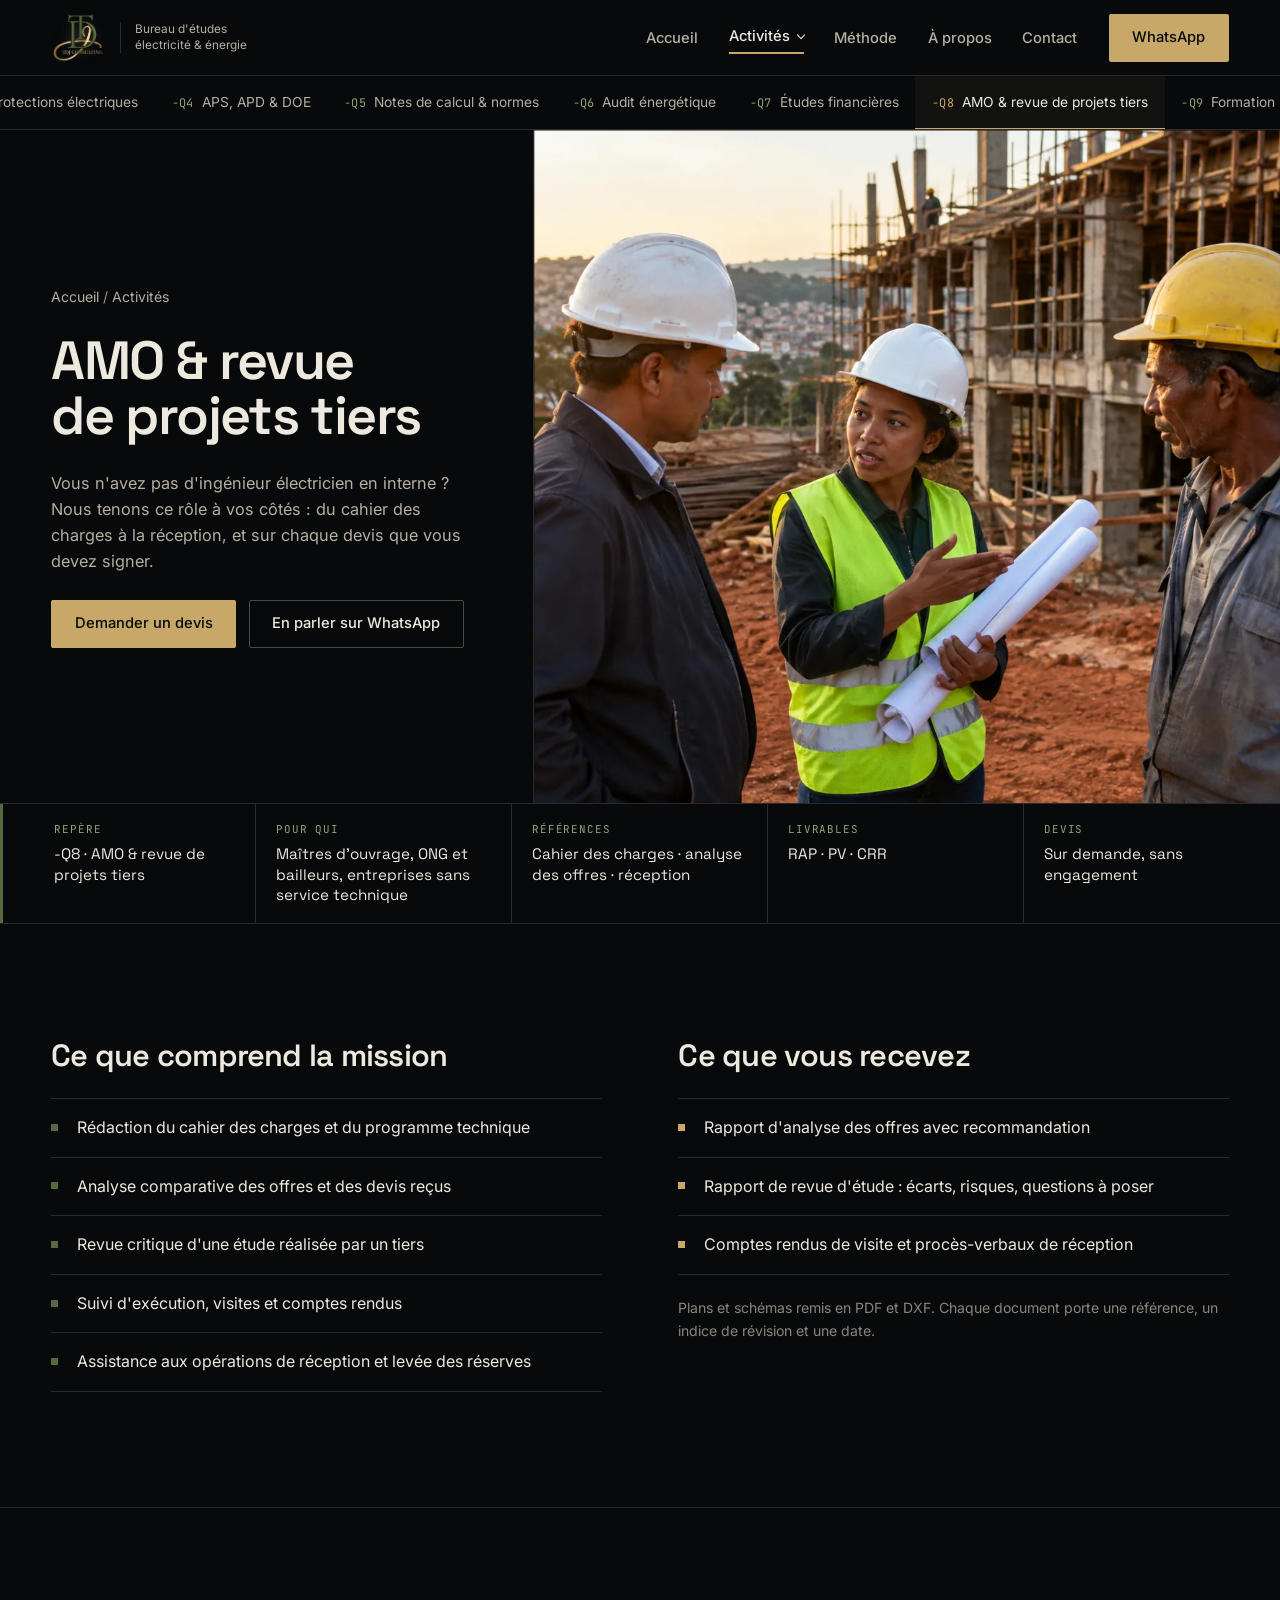
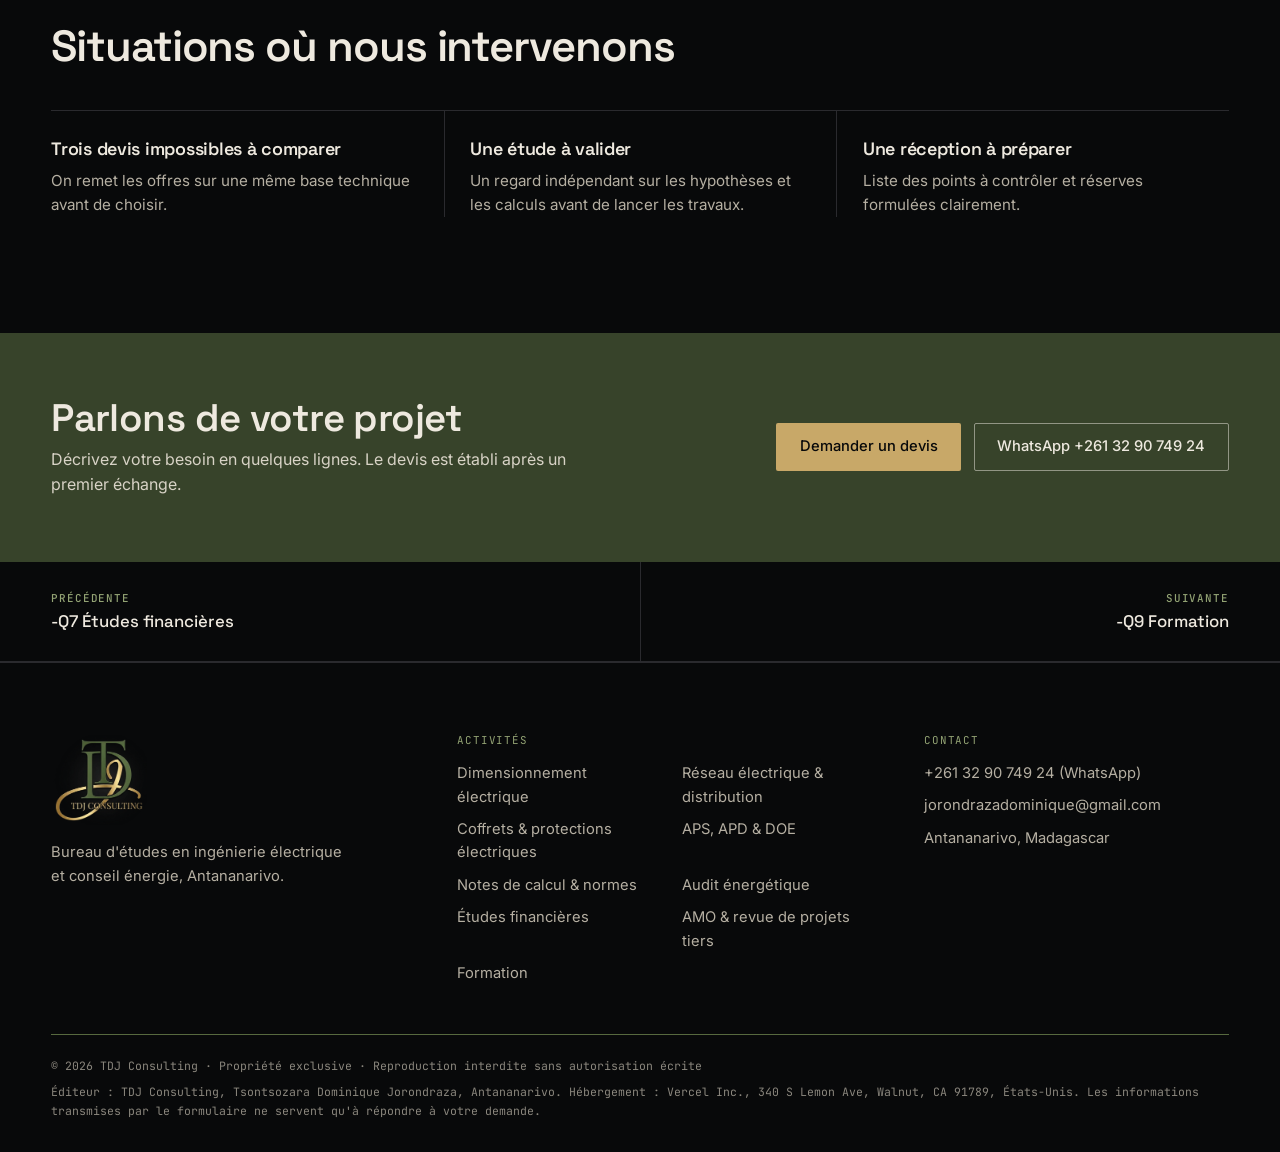
==== activites/amo-revue-projets.html @ 2a9981fe "Refonte du site : photos réalistes, page par activité, nouveau design - Héros avec photo du bureau d" ====
<!DOCTYPE html>
<html lang="fr">
<head>
<meta charset="UTF-8">
<meta name="viewport" content="width=device-width, initial-scale=1.0">
<title>AMO &amp; revue de projets tiers · TDJ Consulting, bureau d&#x27;études Madagascar</title>
<meta name="description" content="Accompagnement du maître d&#x27;ouvrage et contre-analyse d&#x27;études ou de devis avant validation.">
<meta property="og:title" content="AMO &amp; revue de projets tiers · TDJ Consulting, bureau d&#x27;études Madagascar">
<meta property="og:description" content="Accompagnement du maître d&#x27;ouvrage et contre-analyse d&#x27;études ou de devis avant validation.">
<meta property="og:type" content="website">
<meta property="og:site_name" content="TDJ Consulting">
<meta property="og:locale" content="fr_FR">
<meta property="og:url" content="https://tdj-consulting-site.vercel.app/activites/amo-revue-projets">
<meta property="og:image" content="https://tdj-consulting-site.vercel.app/assets/img/amo.webp">
<meta name="twitter:card" content="summary_large_image">
<meta name="twitter:title" content="AMO &amp; revue de projets tiers · TDJ Consulting, bureau d&#x27;études Madagascar">
<meta name="twitter:description" content="Accompagnement du maître d&#x27;ouvrage et contre-analyse d&#x27;études ou de devis avant validation.">
<meta name="twitter:image" content="https://tdj-consulting-site.vercel.app/assets/img/amo.webp">
<meta name="robots" content="index, follow, max-image-preview:large">
<meta name="author" content="Tsontsozara Dominique Jorondraza">
<meta name="geo.region" content="MG">
<meta name="theme-color" content="#08090A">
<link rel="canonical" href="https://tdj-consulting-site.vercel.app/activites/amo-revue-projets">
<script type="application/ld+json">{"@context": "https://schema.org", "@type": "Service", "name": "AMO & revue de projets tiers", "description": "Accompagnement du maître d'ouvrage et contre-analyse d'études ou de devis avant validation.", "provider": {"@type": "ProfessionalService", "name": "TDJ Consulting", "url": "https://tdj-consulting-site.vercel.app/"}, "areaServed": {"@type": "Country", "name": "Madagascar"}, "url": "https://tdj-consulting-site.vercel.app/activites/amo-revue-projets"}</script>
<script type="application/ld+json">{"@context": "https://schema.org", "@type": "BreadcrumbList", "itemListElement": [{"@type": "ListItem", "position": 1, "name": "Accueil", "item": "https://tdj-consulting-site.vercel.app/"}, {"@type": "ListItem", "position": 2, "name": "AMO & revue de projets tiers", "item": "https://tdj-consulting-site.vercel.app/activites/amo-revue-projets"}]}</script>
<link rel="preload" as="image" href="/assets/img/amo.webp">
<link rel="preconnect" href="https://fonts.googleapis.com">
<link rel="preconnect" href="https://fonts.gstatic.com" crossorigin>
<link href="https://fonts.googleapis.com/css2?family=Space+Grotesk:wght@400;500;600;700&family=Inter:wght@400;500;600&family=JetBrains+Mono:wght@400;500&display=swap" rel="stylesheet">
<link rel="stylesheet" href="/styles.css">
<link rel="icon" type="image/png" href="/assets/favicon.png">
</head>
<body>
<a class="skip" href="#contenu">Aller au contenu</a>
<header class="site-header">
  <a href="/" class="brand" aria-label="TDJ Consulting, accueil">
    <img src="/assets/img/logo-240.webp" alt="TDJ Consulting" width="54" height="51" class="brand-logo">
    <span class="brand-line">Bureau d'études<br>électricité &amp; énergie</span>
  </a>
  <button class="nav-toggle" aria-expanded="false" aria-controls="main-nav">Menu</button>
  <nav class="main-nav" id="main-nav" aria-label="Navigation principale">
    <ul class="nav-list">
      <li><a href="/">Accueil</a></li>
      <li class="has-menu">
        <button class="menu-btn" aria-expanded="false" aria-controls="menu-activites" aria-current="true">Activités</button>
        <ul class="mega" id="menu-activites" hidden>
          <li><a href="/activites/dimensionnement-electrique"><span class="ref">-Q1</span>Dimensionnement électrique</a></li>
          <li><a href="/activites/reseau-distribution"><span class="ref">-Q2</span>Réseau électrique &amp; distribution</a></li>
          <li><a href="/activites/coffrets-protections"><span class="ref">-Q3</span>Coffrets &amp; protections électriques</a></li>
          <li><a href="/activites/aps-apd-doe"><span class="ref">-Q4</span>APS, APD &amp; DOE</a></li>
          <li><a href="/activites/notes-de-calcul-normes"><span class="ref">-Q5</span>Notes de calcul &amp; normes</a></li>
          <li><a href="/activites/audit-energetique"><span class="ref">-Q6</span>Audit énergétique</a></li>
          <li><a href="/activites/etudes-financieres"><span class="ref">-Q7</span>Études financières</a></li>
          <li><a href="/activites/amo-revue-projets" aria-current="page"><span class="ref">-Q8</span>AMO &amp; revue de projets tiers</a></li>
          <li><a href="/activites/formation"><span class="ref">-Q9</span>Formation</a></li>
        </ul>
      </li>
      <li><a href="/#methode">Méthode</a></li>
      <li><a href="/#apropos">À propos</a></li>
      <li><a href="/#contact">Contact</a></li>
    </ul>
    <a class="btn btn-gold nav-cta" href="https://wa.me/261329074924" target="_blank" rel="noopener">WhatsApp</a>
  </nav>
</header>

<nav class="tab-strip" aria-label="Toutes les activités">
  <ul>
      <li><a href="/activites/dimensionnement-electrique"><span class="ref">-Q1</span>Dimensionnement électrique</a></li>
      <li><a href="/activites/reseau-distribution"><span class="ref">-Q2</span>Réseau électrique &amp; distribution</a></li>
      <li><a href="/activites/coffrets-protections"><span class="ref">-Q3</span>Coffrets &amp; protections électriques</a></li>
      <li><a href="/activites/aps-apd-doe"><span class="ref">-Q4</span>APS, APD &amp; DOE</a></li>
      <li><a href="/activites/notes-de-calcul-normes"><span class="ref">-Q5</span>Notes de calcul &amp; normes</a></li>
      <li><a href="/activites/audit-energetique"><span class="ref">-Q6</span>Audit énergétique</a></li>
      <li><a href="/activites/etudes-financieres"><span class="ref">-Q7</span>Études financières</a></li>
      <li><a href="/activites/amo-revue-projets" aria-current="page"><span class="ref">-Q8</span>AMO &amp; revue de projets tiers</a></li>
      <li><a href="/activites/formation"><span class="ref">-Q9</span>Formation</a></li>
  </ul>
</nav>
<main id="contenu">

  <section class="hero hero-act" aria-labelledby="act-h1">
    <div class="hero-copy">
      <p class="crumbs"><a href="/">Accueil</a> <span aria-hidden="true">/</span> <a href="/#activites">Activités</a></p>
      <h1 id="act-h1">AMO &amp; revue de projets tiers</h1>
      <p class="lede">Vous n&#x27;avez pas d&#x27;ingénieur électricien en interne ? Nous tenons ce rôle à vos côtés : du cahier des charges à la réception, et sur chaque devis que vous devez signer.</p>
      <div class="actions">
        <a class="btn btn-gold" href="/?sujet=amo-revue-projets#contact">Demander un devis</a>
        <a class="btn btn-line" href="https://wa.me/261329074924?text=Bonjour, je souhaite échanger sur une mission : AMO &amp; revue de projets tiers" target="_blank" rel="noopener">En parler sur WhatsApp</a>
      </div>
    </div>
    <figure class="hero-media">
      <img src="/assets/img/amo.webp" alt="Ingénieur en casque présentant un plan à un client et à un chef de chantier devant un bâtiment en construction" width="1400" height="933" fetchpriority="high">
    </figure>
  </section>

  <div class="cartouche" role="group" aria-label="Fiche signalétique">
    <div class="cell"><span class="cell-k">Repère</span><span class="cell-v">-Q8 · AMO &amp; revue de projets tiers</span></div>
    <div class="cell"><span class="cell-k">Pour qui</span><span class="cell-v">Maîtres d&#x27;ouvrage, ONG et bailleurs, entreprises sans service technique</span></div>
    <div class="cell"><span class="cell-k">Références</span><span class="cell-v">Cahier des charges · analyse des offres · réception</span></div>
    <div class="cell"><span class="cell-k">Livrables</span><span class="cell-v">RAP · PV · CRR</span></div>
    <div class="cell"><span class="cell-k">Devis</span><span class="cell-v">Sur demande, sans engagement</span></div>
  </div>

  <section class="section detail" aria-label="Contenu de la mission">
    <div class="detail-col">
      <h2>Ce que comprend la mission</h2>
      <ul class="sq-list">
        <li>Rédaction du cahier des charges et du programme technique</li>
        <li>Analyse comparative des offres et des devis reçus</li>
        <li>Revue critique d&#x27;une étude réalisée par un tiers</li>
        <li>Suivi d&#x27;exécution, visites et comptes rendus</li>
        <li>Assistance aux opérations de réception et levée des réserves</li>
      </ul>
    </div>
    <div class="detail-col deliv">
      <h2>Ce que vous recevez</h2>
      <ul class="sq-list">
        <li>Rapport d&#x27;analyse des offres avec recommandation</li>
        <li>Rapport de revue d&#x27;étude : écarts, risques, questions à poser</li>
        <li>Comptes rendus de visite et procès-verbaux de réception</li>
      </ul>
      <p class="note">Plans et schémas remis en PDF et DXF. Chaque document porte une référence, un indice de révision et une date.</p>
    </div>
  </section>

  <section class="section cases" aria-labelledby="cases-title">
    <h2 id="cases-title">Situations où nous intervenons</h2>
    <ul class="case-list">
      <li><h3>Trois devis impossibles à comparer</h3><p>On remet les offres sur une même base technique avant de choisir.</p></li>
      <li><h3>Une étude à valider</h3><p>Un regard indépendant sur les hypothèses et les calculs avant de lancer les travaux.</p></li>
      <li><h3>Une réception à préparer</h3><p>Liste des points à contrôler et réserves formulées clairement.</p></li>
    </ul>
  </section>

  <section class="cta-band" aria-labelledby="cta-title">
    <div>
      <h2 id="cta-title">Parlons de votre projet</h2>
      <p>Décrivez votre besoin en quelques lignes. Le devis est établi après un premier échange.</p>
    </div>
    <div class="actions">
      <a class="btn btn-gold" href="/?sujet=amo-revue-projets#contact">Demander un devis</a>
      <a class="btn btn-ivory-line" href="https://wa.me/261329074924" target="_blank" rel="noopener">WhatsApp +261 32 90 749 24</a>
    </div>
  </section>

  <nav class="pager" aria-label="Activité précédente et suivante">
    <a class="pager-prev" href="/activites/etudes-financieres"><span class="cell-k">Précédente</span><span>-Q7 Études financières</span></a>
    <a class="pager-next" href="/activites/formation"><span class="cell-k">Suivante</span><span>-Q9 Formation</span></a>
  </nav>

</main>
<footer class="site-footer">
  <div class="footer-grid">
    <div class="footer-brand">
      <img src="/assets/img/logo-240.webp" alt="TDJ Consulting" width="96" height="90" loading="lazy">
      <p>Bureau d'études en ingénierie électrique et conseil énergie, Antananarivo.</p>
    </div>
    <nav aria-label="Activités">
      <h2 class="footer-h">Activités</h2>
      <ul>
      <li><a href="/activites/dimensionnement-electrique">Dimensionnement électrique</a></li>
      <li><a href="/activites/reseau-distribution">Réseau électrique &amp; distribution</a></li>
      <li><a href="/activites/coffrets-protections">Coffrets &amp; protections électriques</a></li>
      <li><a href="/activites/aps-apd-doe">APS, APD &amp; DOE</a></li>
      <li><a href="/activites/notes-de-calcul-normes">Notes de calcul &amp; normes</a></li>
      <li><a href="/activites/audit-energetique">Audit énergétique</a></li>
      <li><a href="/activites/etudes-financieres">Études financières</a></li>
      <li><a href="/activites/amo-revue-projets">AMO &amp; revue de projets tiers</a></li>
      <li><a href="/activites/formation">Formation</a></li>
      </ul>
    </nav>
    <div>
      <h2 class="footer-h">Contact</h2>
      <ul>
        <li><a href="https://wa.me/261329074924" target="_blank" rel="noopener">+261 32 90 749 24 (WhatsApp)</a></li>
        <li><a href="mailto:jorondrazadominique@gmail.com">jorondrazadominique@gmail.com</a></li>
        <li>Antananarivo, Madagascar</li>
      </ul>
    </div>
  </div>
  <div class="footer-legal">
    <p>© <span class="year">2026</span> TDJ Consulting · Propriété exclusive · Reproduction interdite sans autorisation écrite</p>
    <p>Éditeur : TDJ Consulting, Tsontsozara Dominique Jorondraza, Antananarivo. Hébergement : Vercel Inc., 340 S Lemon Ave, Walnut, CA 91789, États-Unis. Les informations transmises par le formulaire ne servent qu'à répondre à votre demande.</p>
  </div>
</footer>
<script src="/script.js" defer></script>
</body>
</html>
---- styles.css ----
/* =========================================================
   TDJ Consulting — feuille de style
   Charte : le noir domine, le vert structure, l'or signe.
   Pas de dégradé, pas d'ombre portée.
   ========================================================= */
:root{
  --noir: #08090A;
  --noir-2: #121310;
  --noir-3: #1A1C17;
  --filet: #2A2A2E;
  --vert-profond: #37432A;
  --vert: #57693F;
  --vert-txt: #93A374;      /* vert armée éclairci pour le texte sur noir (contraste AA) */
  --or: #C8A868;
  --or-clair: #DCC48C;
  --ivoire: #EEE9DF;
  --ivoire-2: #B5AFA2;
  --gris: #8A867D;

  --f-titre: 'Space Grotesk', Arial, sans-serif;
  --f-texte: 'Inter', Calibri, sans-serif;
  --f-data: 'JetBrains Mono', Consolas, monospace;

  --gutter: clamp(1.25rem, 4vw, 3.5rem);
  --maxw: 1360px;
  --header-h: 76px;
}

*,*::before,*::after{ box-sizing: border-box; }
html{ scroll-behavior: smooth; scroll-padding-top: calc(var(--header-h) + 12px); }
body{
  margin: 0;
  background: var(--noir);
  color: var(--ivoire);
  font: 400 1rem/1.6 var(--f-texte);
  -webkit-font-smoothing: antialiased;
  text-rendering: optimizeLegibility;
}
img{ display: block; max-width: 100%; height: auto; }
a{ color: inherit; }
h1,h2,h3{ font-family: var(--f-titre); font-weight: 600; margin: 0; letter-spacing: -0.015em; line-height: 1.1; }
p{ margin: 0; }
ul,ol,dl,dd{ margin: 0; padding: 0; }
figure{ margin: 0; }
:focus-visible{ outline: 2px solid var(--or); outline-offset: 3px; }

.skip{
  position: absolute; left: 1rem; top: -100px; z-index: 100;
  background: var(--or); color: var(--noir); padding: .6rem 1rem; text-decoration: none;
}
.skip:focus{ top: 1rem; }

.ref{
  font-family: var(--f-data);
  font-size: .74rem;
  color: var(--vert-txt);
  letter-spacing: .02em;
}

/* ---------------------------------------------- boutons */
.btn{
  display: inline-flex; align-items: center; justify-content: center;
  min-height: 48px; padding: .7rem 1.4rem;
  border: 1px solid transparent; border-radius: 2px;
  font: 500 .92rem/1.2 var(--f-texte);
  text-decoration: none; cursor: pointer; text-align: center;
  transition: background-color .2s, border-color .2s, color .2s;
}
.btn-gold{ background: var(--or); color: var(--noir); }
.btn-gold:hover{ background: var(--or-clair); }
.btn-line{ border-color: #4a4a48; color: var(--ivoire); background: transparent; }
.btn-line:hover{ border-color: var(--or); color: var(--or); }
.btn-ivory-line{ border-color: rgba(238,233,223,.5); color: var(--ivoire); }
.btn-ivory-line:hover{ border-color: var(--ivoire); background: var(--ivoire); color: var(--vert-profond); }
.actions{ display: flex; flex-wrap: wrap; gap: .8rem; }

.link-arrow{
  display: inline-block; color: var(--or); text-decoration: none;
  border-bottom: 1px solid currentColor; padding-bottom: 2px; font-weight: 500;
}
.link-arrow:hover{ color: var(--or-clair); }

/* ---------------------------------------------- en-tête */
.site-header{
  position: sticky; top: 0; z-index: 50;
  height: var(--header-h);
  display: flex; align-items: center; justify-content: space-between; gap: 1.5rem;
  padding: 0 var(--gutter);
  background: var(--noir);
  border-bottom: 1px solid var(--filet);
}
.brand{ display: flex; align-items: center; gap: .9rem; text-decoration: none; }
.brand-logo{ width: 54px; height: auto; }
.brand-line{
  font-size: .74rem; line-height: 1.3; color: var(--ivoire-2);
  padding-left: .9rem; border-left: 1px solid var(--filet);
}
.main-nav{ display: flex; align-items: center; gap: 2rem; }
.nav-list{ list-style: none; display: flex; align-items: center; gap: 1.9rem; }
.nav-list > li > a, .menu-btn{
  font: 500 .92rem/1 var(--f-texte); color: var(--ivoire-2); text-decoration: none;
  background: none; border: 0; padding: .5rem 0; cursor: pointer;
  border-bottom: 2px solid transparent;
}
.nav-list > li > a:hover, .menu-btn:hover{ color: var(--ivoire); }
.nav-list > li > a[aria-current="page"], .menu-btn[aria-current="true"]{ color: var(--ivoire); border-bottom-color: var(--or); }
.menu-btn::after{ content: ""; display: inline-block; width: 6px; height: 6px; margin-left: .5rem; border-right: 1.5px solid currentColor; border-bottom: 1.5px solid currentColor; transform: translateY(-3px) rotate(45deg); transition: transform .2s; }
.menu-btn[aria-expanded="true"]::after{ transform: translateY(0) rotate(-135deg); }
.has-menu{ position: relative; }
.mega{
  position: absolute; top: calc(100% + 22px); left: 50%; transform: translateX(-50%);
  width: min(760px, 92vw);
  list-style: none;
  display: grid; grid-template-columns: repeat(3, 1fr);
  background: var(--noir-2); border: 1px solid var(--filet);
  gap: 1px;
}
.mega[hidden]{ display: none; }
.mega::before{ content: ""; position: absolute; left: 0; right: 0; top: 0; height: 2px; background: var(--or); }
.mega a{
  display: flex; flex-direction: column; gap: .25rem;
  padding: 1rem 1.1rem; text-decoration: none; font-size: .9rem; color: var(--ivoire);
  background: var(--noir-2);
}
.mega a:hover, .mega a[aria-current="page"]{ background: var(--noir-3); color: var(--or); }
.nav-toggle{ display: none; }

/* ---------------------------------------------- héros */
.hero{
  display: grid;
  grid-template-columns: minmax(0, 5fr) minmax(0, 7fr);
  min-height: min(calc(100svh - var(--header-h) - 92px), 780px);
  border-bottom: 1px solid var(--filet);
}
.hero-copy{
  display: flex; flex-direction: column; justify-content: center; gap: 1.6rem;
  padding: clamp(2.5rem, 6vw, 5rem) var(--gutter);
  max-width: 680px; margin-left: auto;
}
.kicker, .crumbs{ font-size: .88rem; color: var(--vert-txt); }
.crumbs a{ color: var(--ivoire-2); text-decoration: none; }
.crumbs a:hover{ color: var(--or); }
.hero h1{
  font-size: clamp(2.3rem, 3.9vw, 3.6rem);
  line-height: 1.02; letter-spacing: -0.03em; font-weight: 600;
  text-wrap: balance;
}
.hero-act h1{ font-size: clamp(2.3rem, 4.2vw, 3.8rem); }
.lede{ font-size: clamp(1.02rem, 1.25vw, 1.15rem); color: var(--ivoire-2); max-width: 52ch; }
.hero-media{ position: relative; overflow: hidden; background: var(--noir-2); border-left: 1px solid var(--filet); }
.hero-media img, .hero-media picture{ width: 100%; height: 100%; }
.hero-media img{ object-fit: cover; object-position: 42% 50%; }

/* le moment d'ouverture : la photo se déroule comme un plan qu'on étale */
@media (prefers-reduced-motion: no-preference){
  .hero-media img{ animation: unroll 1.1s cubic-bezier(.7,0,.2,1) .15s both; }
  .hero-copy > *{ animation: rise .7s ease-out both; }
  .hero-copy > :nth-child(2){ animation-delay: .08s; }
  .hero-copy > :nth-child(3){ animation-delay: .16s; }
  .hero-copy > :nth-child(4){ animation-delay: .24s; }
}
@keyframes unroll{ from{ clip-path: inset(0 100% 0 0); } to{ clip-path: inset(0 0 0 0); } }
@keyframes rise{ from{ opacity: 0; transform: translateY(10px); } to{ opacity: 1; transform: none; } }

/* ---------------------------------------------- cartouche (ISO 7200) */
.cartouche{
  display: grid; grid-template-columns: repeat(5, minmax(0, 1fr));
  border-bottom: 1px solid var(--filet);
  background: var(--noir);
}
.cell{
  display: flex; flex-direction: column; gap: .35rem;
  padding: 1.05rem 1.25rem;
  border-right: 1px solid var(--filet);
  min-width: 0;
}
.cell:first-child{ padding-left: var(--gutter); border-left: 3px solid var(--vert); }
.cell:last-child{ border-right: 0; }
.cell-k{
  font-family: var(--f-data); font-size: .68rem; letter-spacing: .08em; text-transform: uppercase;
  color: var(--vert-txt);
}
.cell-v{ font-family: var(--f-titre); font-size: .95rem; line-height: 1.35; color: var(--ivoire); }

/* ---------------------------------------------- sections */
.section{
  max-width: var(--maxw); margin: 0 auto;
  padding: clamp(4rem, 9vw, 7.5rem) var(--gutter);
}
.section + .section{ border-top: 1px solid var(--filet); }
.section-head{ display: grid; grid-template-columns: minmax(0, 1fr) minmax(0, 1fr); gap: 2rem 4rem; align-items: end; margin-bottom: clamp(2.5rem, 5vw, 4rem); }
.section-head h2, .section h2{ font-size: clamp(1.9rem, 3.4vw, 2.9rem); letter-spacing: -0.025em; text-wrap: balance; }
.section-head p{ color: var(--ivoire-2); max-width: 58ch; }

/* ---------------------------------------------- jeu de barres (activités) */
.bus-wrap{ display: grid; grid-template-columns: minmax(280px, 400px) minmax(0, 1fr); gap: clamp(2rem, 5vw, 4.5rem); align-items: start; }
.bus-list{ list-style: none; position: relative; padding: .4rem 0; }
.bus-list::before{ /* la barre */
  content: ""; position: absolute; left: 9px; top: 0; bottom: 0; width: 4px; background: var(--or);
}
.bus-list button{
  position: relative; width: 100%;
  display: grid; grid-template-columns: 42px minmax(0, 1fr); align-items: baseline; gap: .6rem;
  padding: .85rem 1rem .85rem 46px;
  background: none; border: 0; text-align: left; cursor: pointer;
  color: var(--ivoire-2); font: 500 1.02rem/1.3 var(--f-titre);
  transition: color .2s, background-color .2s;
}
.bus-list button::before{ /* le départ */
  content: ""; position: absolute; left: 13px; top: 50%; width: 22px; height: 1px; background: var(--vert);
  transition: width .25s, background-color .2s, height .2s;
}
.bus-list button::after{ /* l'organe de coupure */
  content: ""; position: absolute; left: 35px; top: calc(50% - 4px); width: 8px; height: 8px;
  border: 1px solid var(--vert); background: var(--noir); transform: rotate(45deg);
}
.bus-list button:hover{ color: var(--ivoire); }
.bus-list button[aria-selected="true"]{ color: var(--ivoire); background: var(--noir-2); }
.bus-list button[aria-selected="true"]::before{ background: var(--or); height: 2px; }
.bus-list button[aria-selected="true"]::after{ border-color: var(--or); background: var(--or); }
.bus-list button[aria-selected="true"] .ref{ color: var(--or); }
.bus-list .ref{ font-size: .78rem; }

.bus-panel{ display: grid; gap: 1.8rem; }
.bus-panel[hidden]{ display: none; }
.bus-figure{ display: block; aspect-ratio: 16 / 9; overflow: hidden; border: 1px solid var(--filet); }
.bus-figure img{ width: 100%; height: 100%; object-fit: cover; transition: transform .6s ease; }
.bus-figure:hover img{ transform: scale(1.02); }
@media (prefers-reduced-motion: no-preference){
  .bus-panel:not([hidden]){ animation: fade .35s ease-out; }
}
@keyframes fade{ from{ opacity: 0; } to{ opacity: 1; } }
.bus-text{ display: grid; gap: .8rem; max-width: 60ch; }
.bus-ref{ font-family: var(--f-data); font-size: .78rem; color: var(--vert-txt); }
.bus-text h3{ font-size: clamp(1.5rem, 2.4vw, 2rem); }
.bus-text p:not(.bus-ref){ color: var(--ivoire-2); }

.m-cards{ display: none; list-style: none; }

/* ---------------------------------------------- secteurs */
.secteurs{ display: grid; grid-template-columns: minmax(0, 1fr) minmax(0, 1fr); gap: clamp(2rem, 5vw, 5rem); align-items: center; }
.secteurs-media{ border: 1px solid var(--filet); aspect-ratio: 4 / 5; overflow: hidden; }
.secteurs-media img{ width: 100%; height: 100%; object-fit: cover; object-position: 30% 50%; }
.seg-list{ list-style: none; margin-top: 2.2rem; border-top: 1px solid var(--filet); }
.seg-list li{ display: grid; grid-template-columns: minmax(0, 13rem) minmax(0, 1fr); gap: 1.5rem; padding: 1.4rem 0; border-bottom: 1px solid var(--filet); }
.seg-list h3{ font-size: 1.08rem; color: var(--or); font-weight: 500; }
.seg-list p{ color: var(--ivoire-2); font-size: .95rem; }

/* ---------------------------------------------- méthode */
.steps{ list-style: none; display: grid; grid-template-columns: repeat(4, minmax(0, 1fr)); border-top: 1px solid var(--filet); }
.steps li{ padding: 2rem 1.6rem 0 0; position: relative; }
.steps li + li{ padding-left: 1.6rem; border-left: 1px solid var(--filet); }
.step-n{ display: block; font: 500 3.2rem/1 var(--f-titre); color: var(--or); margin-bottom: 1.4rem; }
.steps h3{ font-size: 1.15rem; margin-bottom: .6rem; }
.steps p{ color: var(--ivoire-2); font-size: .94rem; }

/* ---------------------------------------------- à propos */
.apropos{ display: grid; grid-template-columns: minmax(0, 5fr) minmax(0, 7fr); gap: clamp(2rem, 6vw, 6rem); align-items: center; }
.apropos-mark{ background: var(--noir); border: 1px solid var(--filet); padding: clamp(2rem, 5vw, 4rem); }
.apropos-mark img{ width: 100%; max-width: 380px; margin: 0 auto; }
.apropos-copy{ display: grid; gap: 1.3rem; }
.apropos-copy > p:not(.lede){ color: var(--ivoire-2); max-width: 60ch; }
.facts{ display: grid; grid-template-columns: repeat(2, minmax(0, 1fr)); border-top: 1px solid var(--filet); margin-top: .8rem; }
.facts div{ padding: 1.1rem 1.2rem 1.1rem 0; border-bottom: 1px solid var(--filet); }
.facts div:nth-child(even){ padding-left: 1.2rem; border-left: 1px solid var(--filet); }
.facts dt{ font-family: var(--f-data); font-size: .68rem; letter-spacing: .08em; text-transform: uppercase; color: var(--vert-txt); margin-bottom: .3rem; }
.facts dd{ font-size: .95rem; }

/* ---------------------------------------------- FAQ */
.faq-list{ max-width: 900px; border-top: 1px solid var(--filet); }
.faq-list details{ border-bottom: 1px solid var(--filet); }
.faq-list summary{
  cursor: pointer; list-style: none; padding: 1.3rem 0;
  display: flex; justify-content: space-between; gap: 1.5rem;
  font: 500 1.1rem/1.35 var(--f-titre);
}
.faq-list summary::-webkit-details-marker{ display: none; }
.faq-list summary::after{ content: "+"; color: var(--or); font: 400 1.4rem/1 var(--f-data); }
.faq-list details[open] summary::after{ content: "–"; }
.faq-list details p{ padding: 0 0 1.4rem; color: var(--ivoire-2); max-width: 68ch; }

/* ---------------------------------------------- contact */
.contact-layout{ display: grid; grid-template-columns: minmax(0, 1.6fr) minmax(0, 1fr); gap: clamp(2rem, 5vw, 5rem); }
.contact-form{ display: grid; grid-template-columns: repeat(2, minmax(0, 1fr)); gap: 1.2rem 1.4rem; }
.form-row{ display: flex; flex-direction: column; gap: .45rem; }
.form-row.full, .form-foot.full{ grid-column: 1 / -1; }
.form-row label{ font-size: .86rem; color: var(--ivoire-2); font-weight: 500; }
.opt{ color: var(--gris); font-weight: 400; }
.form-row input, .form-row select, .form-row textarea{
  background: var(--noir-2); border: 1px solid var(--filet); border-radius: 2px;
  padding: .8rem .9rem; color: var(--ivoire); font: inherit; font-size: .96rem;
  transition: border-color .2s;
}
.form-row select{ appearance: none; background-image: none; }
.form-row input:focus, .form-row select:focus, .form-row textarea:focus{ outline: none; border-color: var(--or); }
.form-row input[aria-invalid="true"], .form-row textarea[aria-invalid="true"]{ border-color: #c9765b; }
.form-row textarea{ resize: vertical; min-height: 140px; }
.form-foot{ display: flex; flex-wrap: wrap; align-items: center; gap: 1rem 1.5rem; }
.form-note{ font-size: .86rem; color: var(--ivoire-2); max-width: 46ch; }
.contact-side{ display: flex; flex-direction: column; gap: 1.8rem; padding: 2rem; background: var(--noir-2); border: 1px solid var(--filet); align-self: start; }
.contact-block{ display: flex; flex-direction: column; gap: .4rem; }
.contact-block a, .contact-block > span:last-child{
  font: 500 1.15rem/1.35 var(--f-titre); text-decoration: none; overflow-wrap: anywhere;
}
.contact-block a:hover{ color: var(--or); }

/* ---------------------------------------------- pages activité */
.tab-strip{
  position: sticky; top: var(--header-h); z-index: 40;
  background: var(--noir); border-bottom: 1px solid var(--filet);
  overflow-x: auto; scrollbar-width: thin;
}
.tab-strip ul{ list-style: none; display: flex; padding: 0 var(--gutter); width: max-content; min-width: 100%; }
.tab-strip a{
  display: flex; align-items: baseline; gap: .5rem; white-space: nowrap;
  padding: .95rem 1.05rem; font-size: .86rem; color: var(--ivoire-2); text-decoration: none;
  border-bottom: 2px solid transparent; margin-bottom: -1px;
}
.tab-strip a:hover{ color: var(--ivoire); }
.tab-strip a[aria-current="page"]{ color: var(--ivoire); border-bottom-color: var(--or); background: var(--noir-2); }
.tab-strip a[aria-current="page"] .ref{ color: var(--or); }
.hero-act{ min-height: min(calc(100svh - var(--header-h) - 150px), 700px); }
.hero-act .hero-media img{ object-position: 50% 50%; }

.detail{ display: grid; grid-template-columns: minmax(0, 1fr) minmax(0, 1fr); gap: clamp(2rem, 6vw, 6rem); }
.detail h2{ font-size: clamp(1.5rem, 2.4vw, 2rem); margin-bottom: 1.6rem; }
.sq-list{ list-style: none; border-top: 1px solid var(--filet); }
.sq-list li{ position: relative; padding: 1rem 0 1rem 1.6rem; border-bottom: 1px solid var(--filet); }
.sq-list li::before{ content: ""; position: absolute; left: 0; top: 1.55rem; width: 7px; height: 7px; background: var(--vert); }
.deliv .sq-list li::before{ background: var(--or); }
.note{ margin-top: 1.4rem; font-size: .88rem; color: var(--gris); }

.wide-figure{ border-top: 1px solid var(--filet); border-bottom: 1px solid var(--filet); aspect-ratio: 21 / 8; overflow: hidden; }
.wide-figure img{ width: 100%; height: 100%; object-fit: cover; }

.case-list{ list-style: none; display: grid; grid-template-columns: repeat(3, minmax(0, 1fr)); margin-top: 2.4rem; border-top: 1px solid var(--filet); }
.case-list li{ padding: 1.8rem 1.6rem 0 0; }
.case-list li + li{ padding-left: 1.6rem; border-left: 1px solid var(--filet); }
.case-list h3{ font-size: 1.12rem; margin-bottom: .6rem; }
.case-list p{ color: var(--ivoire-2); font-size: .95rem; }

.cta-band{
  display: flex; flex-wrap: wrap; justify-content: space-between; align-items: center; gap: 2rem;
  background: var(--vert-profond); color: var(--ivoire);
  padding: clamp(2.5rem, 5vw, 4rem) var(--gutter);
}
.cta-band h2{ font-size: clamp(1.7rem, 3vw, 2.4rem); margin-bottom: .5rem; }
.cta-band p{ color: #d8d3c6; max-width: 52ch; }

.pager{ display: grid; grid-template-columns: 1fr 1fr; border-bottom: 1px solid var(--filet); }
.pager a{ display: flex; flex-direction: column; gap: .35rem; padding: 1.8rem var(--gutter); text-decoration: none; font: 500 1.05rem/1.3 var(--f-titre); }
.pager a:hover{ background: var(--noir-2); color: var(--or); }
.pager-next{ text-align: right; align-items: flex-end; border-left: 1px solid var(--filet); }

/* ---------------------------------------------- pied de page */
.site-footer{ border-top: 1px solid var(--filet); padding: clamp(3rem, 6vw, 4.5rem) var(--gutter) 2rem; }
.footer-grid{ max-width: var(--maxw); margin: 0 auto; display: grid; grid-template-columns: 1.2fr 1.4fr 1fr; gap: 2.5rem; }
.footer-brand{ display: grid; gap: 1rem; align-content: start; }
.footer-brand img{ width: 96px; }
.footer-brand p{ color: var(--ivoire-2); font-size: .92rem; max-width: 34ch; }
.footer-h{ font: 400 .68rem/1 var(--f-data); letter-spacing: .08em; text-transform: uppercase; color: var(--vert-txt); margin-bottom: 1rem; }
.site-footer ul{ list-style: none; display: grid; gap: .55rem; font-size: .92rem; color: var(--ivoire-2); }
.site-footer nav ul{ grid-template-columns: 1fr 1fr; column-gap: 1.5rem; }
.site-footer ul a{ text-decoration: none; }
.site-footer ul a:hover{ color: var(--or); }
.footer-legal{ max-width: var(--maxw); margin: 3rem auto 0; padding-top: 1.4rem; border-top: 1px solid var(--vert); display: grid; gap: .5rem; font: 400 .72rem/1.6 var(--f-data); color: var(--gris); }

/* ---------------------------------------------- responsive */
@media (max-width: 1100px){
  .brand-line{ display: none; }
  .nav-list{ gap: 1.3rem; }
  .cartouche{ grid-template-columns: repeat(3, minmax(0, 1fr)); }
  .cell:nth-child(3){ border-right: 0; }
  .cell:nth-child(n+4){ border-top: 1px solid var(--filet); }
  .cell:nth-child(4){ padding-left: var(--gutter); border-left: 3px solid var(--vert); }
}
@media (max-width: 900px){
  :root{ --header-h: 64px; }
  .brand-logo{ width: 44px; }
  .nav-toggle{
    display: inline-flex; align-items: center; min-height: 44px; padding: 0 1rem;
    background: none; border: 1px solid #4a4a48; border-radius: 2px; color: var(--ivoire); font: 500 .9rem var(--f-texte); cursor: pointer;
  }
  .main-nav{
    display: none; position: fixed; inset: var(--header-h) 0 0 0; overflow-y: auto;
    background: var(--noir); flex-direction: column; align-items: stretch; gap: 0; padding: 1rem var(--gutter) 2rem;
  }
  .main-nav.open{ display: flex; }
  .nav-list{ flex-direction: column; align-items: stretch; gap: 0; }
  .nav-list > li{ border-bottom: 1px solid var(--filet); }
  .nav-list > li > a, .menu-btn{ display: block; width: 100%; text-align: left; padding: 1.1rem 0; font-size: 1.1rem; border-bottom: 0; }
  .mega{ position: static; transform: none; width: 100%; grid-template-columns: 1fr; border: 0; margin-bottom: 1rem; }
  .mega::before{ display: none; }
  .nav-cta{ margin-top: 1.5rem; }
  body.nav-open{ overflow: hidden; }

  .hero, .hero-act{ grid-template-columns: 1fr; min-height: 0; }
  .hero-media{ order: -1; aspect-ratio: 16 / 10; border-left: 0; border-bottom: 1px solid var(--filet); }
  .hero-copy{ margin: 0; max-width: none; padding-top: 2.2rem; padding-bottom: 2.8rem; }
  .cartouche{ grid-template-columns: repeat(2, minmax(0, 1fr)); }
  .cell{ border-top: 1px solid var(--filet); border-left: 0 !important; padding-left: 1.25rem !important; }
  .cell:nth-child(odd){ padding-left: var(--gutter) !important; }
  .cell:nth-child(even){ border-right: 0; }
  .cell:nth-child(odd):not(:last-child){ border-right: 1px solid var(--filet); }
  .cell:first-child{ border-top: 0; }
  .cell:nth-child(2){ border-top: 0; }
  .cell:last-child:nth-child(odd){ grid-column: 1 / -1; }

  .section-head{ grid-template-columns: 1fr; gap: 1rem; }
  .bus-wrap{ display: none; }
  .m-cards{ display: grid; grid-template-columns: repeat(2, minmax(0, 1fr)); gap: 1.5rem 1.2rem; }
  .m-card{ display: grid; gap: .5rem; text-decoration: none; }
  .m-card img{ aspect-ratio: 4 / 3; object-fit: cover; border: 1px solid var(--filet); margin-bottom: .4rem; }
  .m-title{ font: 600 1.08rem/1.25 var(--f-titre); }
  .m-short{ font-size: .88rem; color: var(--ivoire-2); }

  .secteurs, .apropos, .detail, .contact-layout{ grid-template-columns: 1fr; }
  .secteurs-media{ aspect-ratio: 16 / 10; }
  .steps, .case-list{ grid-template-columns: 1fr 1fr; }
  .steps li, .case-list li{ padding: 1.6rem 1.2rem 1.6rem 0 !important; border-left: 0 !important; border-bottom: 1px solid var(--filet); }
  .steps li:nth-child(even), .case-list li:nth-child(even){ padding-left: 1.2rem !important; border-left: 1px solid var(--filet) !important; }
  .footer-grid{ grid-template-columns: 1fr 1fr; }
  .footer-brand{ grid-column: 1 / -1; }
  .wide-figure{ aspect-ratio: 16 / 9; }
}
@media (max-width: 560px){
  .m-cards{ grid-template-columns: 1fr; }
  .seg-list li{ grid-template-columns: 1fr; gap: .4rem; }
  .steps, .case-list, .facts, .contact-form{ grid-template-columns: 1fr; }
  .steps li:nth-child(even), .case-list li:nth-child(even){ padding-left: 0 !important; border-left: 0 !important; }
  .facts div:nth-child(even){ padding-left: 0; border-left: 0; }
  .cartouche{ grid-template-columns: 1fr; }
  .cell{ border-right: 0 !important; padding-left: var(--gutter) !important; }
  .cell:nth-child(2){ border-top: 1px solid var(--filet); }
  .footer-grid, .site-footer nav ul{ grid-template-columns: 1fr; }
  .pager{ grid-template-columns: 1fr; }
  .pager-next{ border-left: 0; border-top: 1px solid var(--filet); }
  .actions .btn{ flex: 1 1 100%; }
}
@media (prefers-reduced-motion: reduce){
  html{ scroll-behavior: auto; }
  *{ transition: none !important; }
}
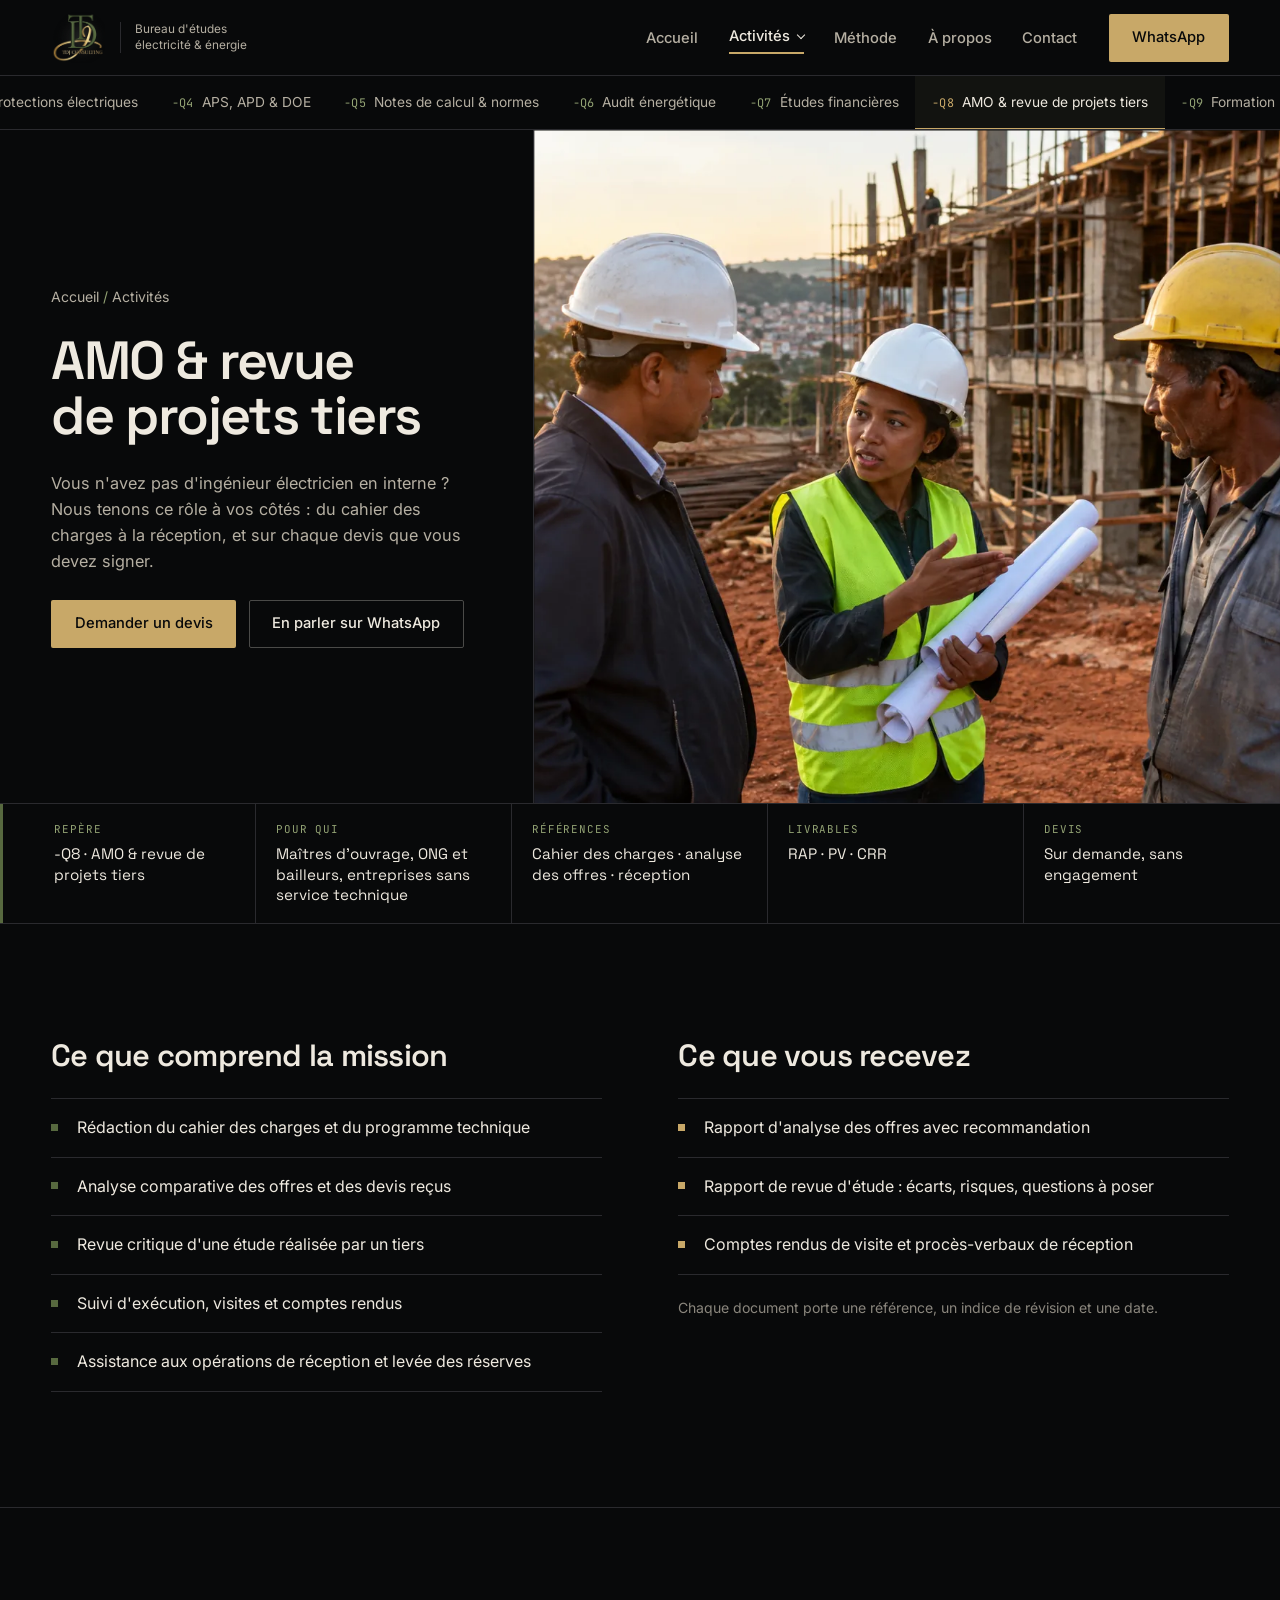
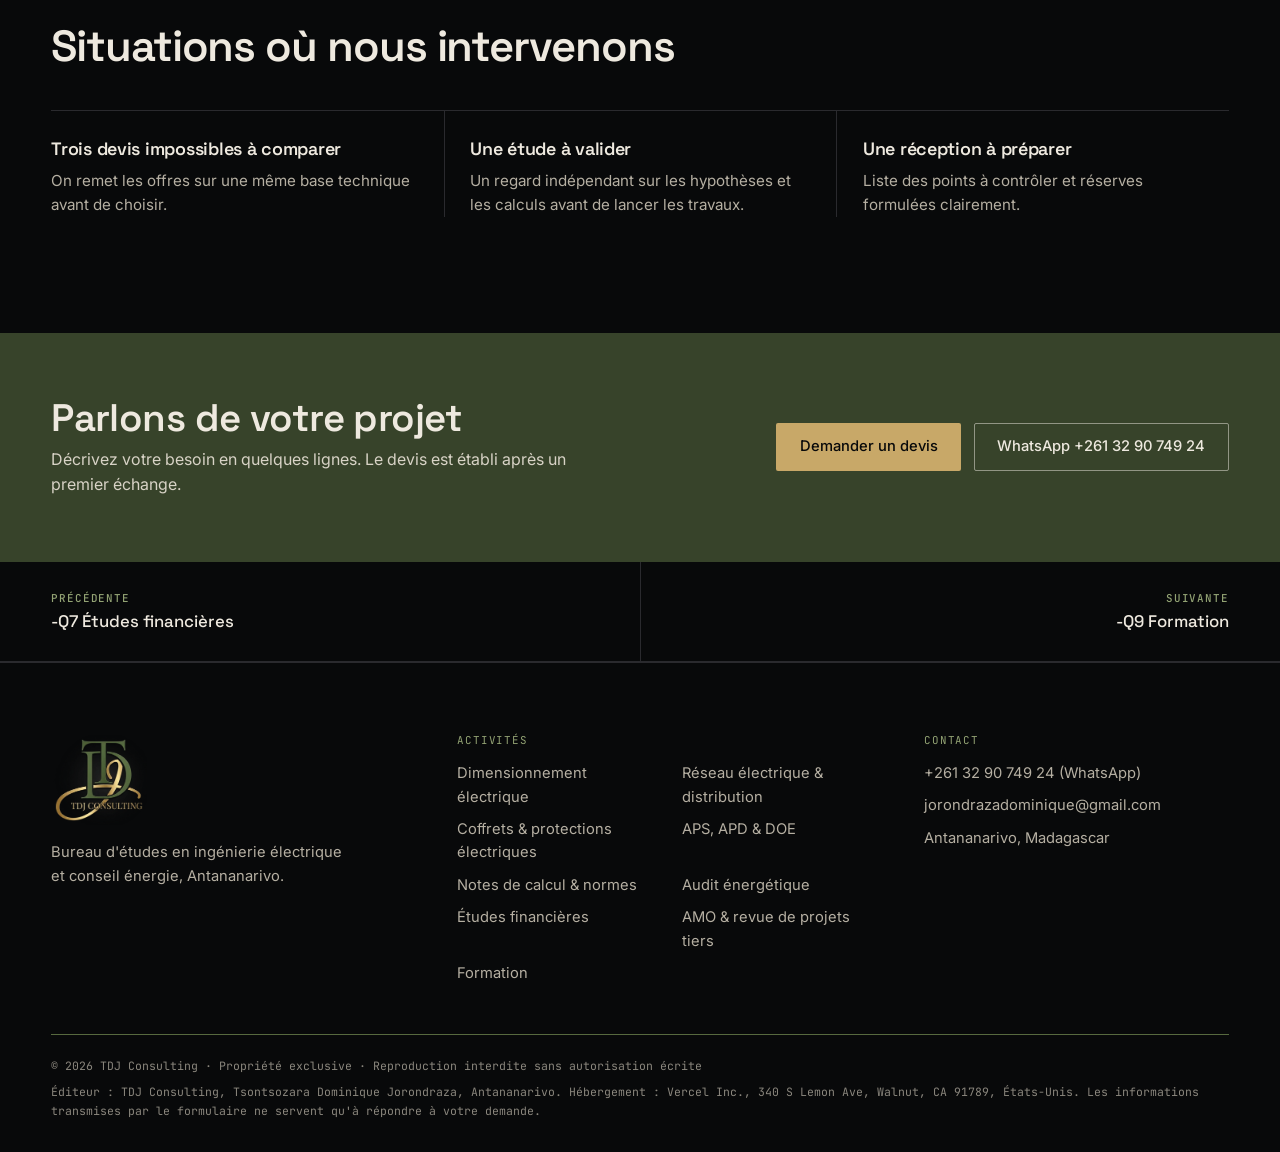
==== commit 052ce84b: "Pages activité : mention PDF/DXF seulement quand des plans sont livrés Co-Authored-By: Claude Opus 5" ====
--- a/activites/amo-revue-projets.html
+++ b/activites/amo-revue-projets.html
@@ -119,7 +119,7 @@
         <li>Rapport de revue d&#x27;étude : écarts, risques, questions à poser</li>
         <li>Comptes rendus de visite et procès-verbaux de réception</li>
       </ul>
-      <p class="note">Plans et schémas remis en PDF et DXF. Chaque document porte une référence, un indice de révision et une date.</p>
+      <p class="note">Chaque document porte une référence, un indice de révision et une date.</p>
     </div>
   </section>
 
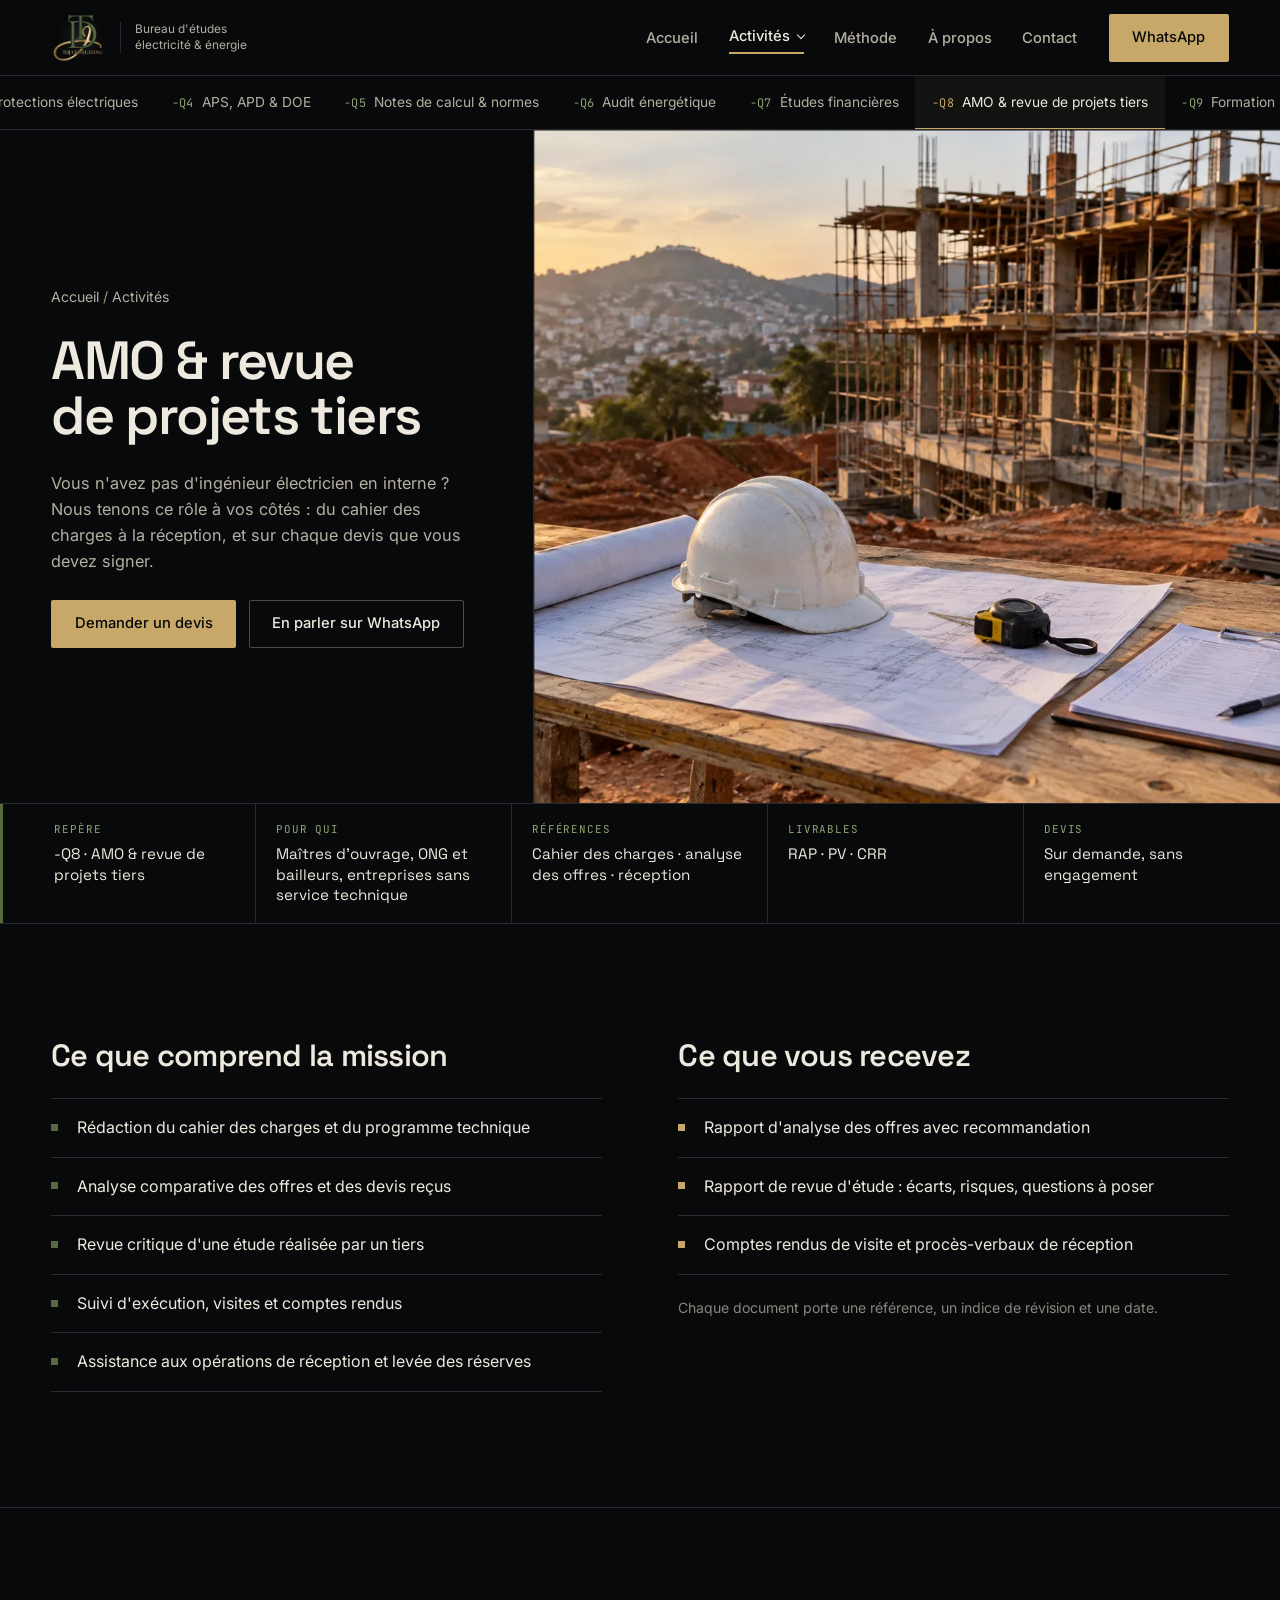
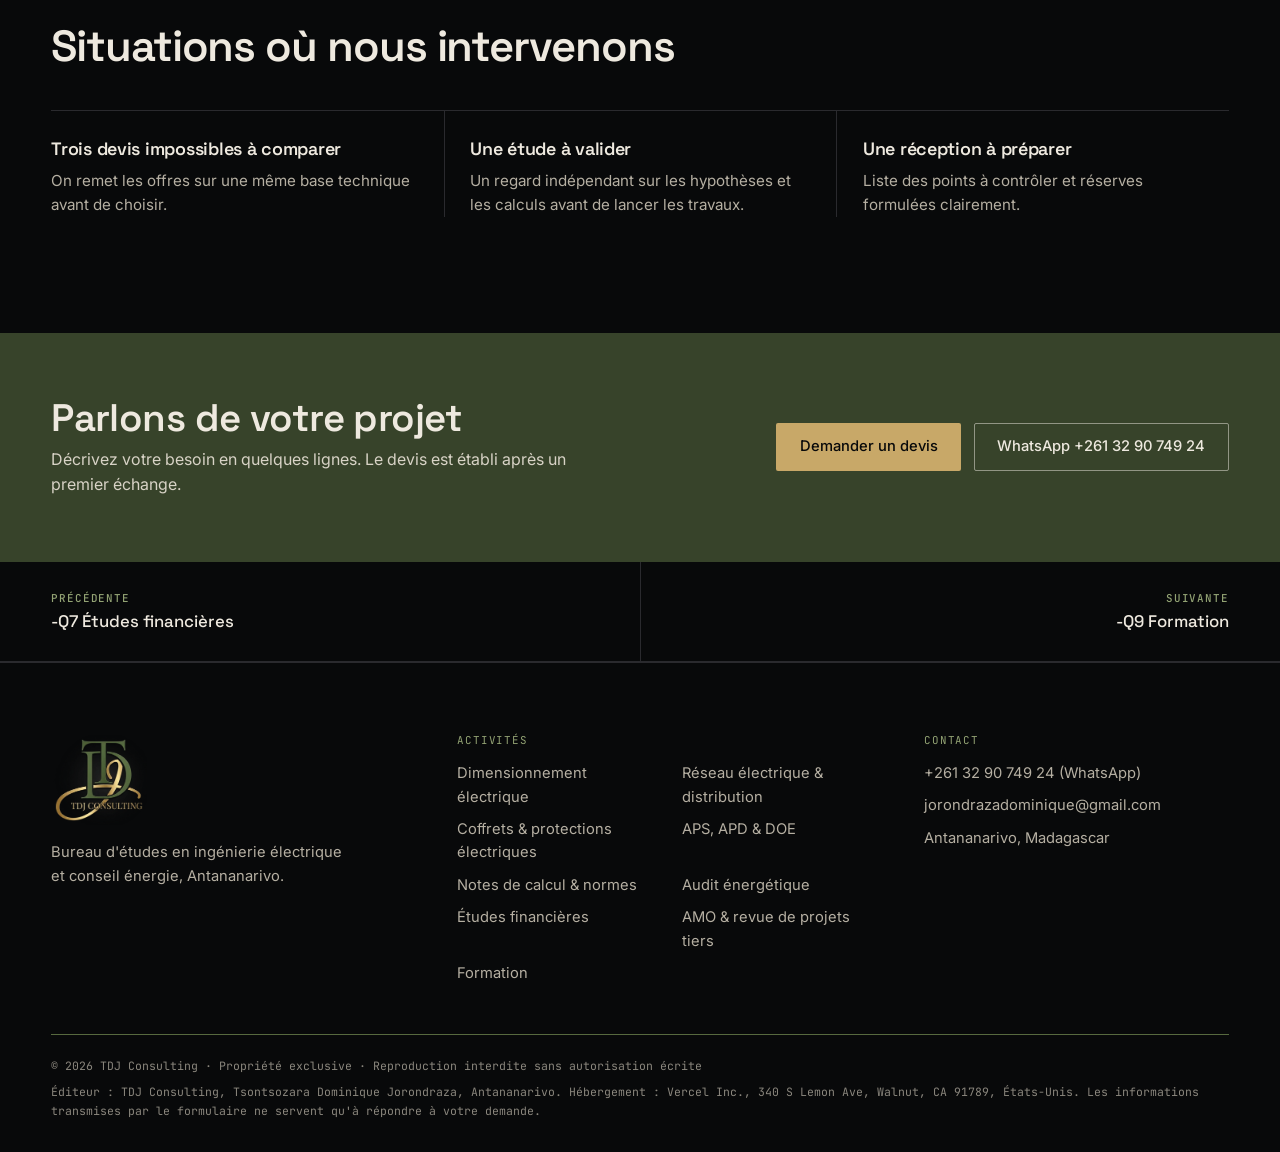
==== commit 5882a7fc: "Photos sans visage : accueil, salle TGBT, audit, AMO et formation Co-Authored-By: Claude Opus 5.5 <n" ====
--- a/activites/amo-revue-projets.html
+++ b/activites/amo-revue-projets.html
@@ -89,7 +89,7 @@
       </div>
     </div>
     <figure class="hero-media">
-      <img src="/assets/img/amo.webp" alt="Ingénieur en casque présentant un plan à un client et à un chef de chantier devant un bâtiment en construction" width="1400" height="933" fetchpriority="high">
+      <img src="/assets/img/amo.webp" alt="Plans, casque et liste de contrôle sur une table de chantier, devant un bâtiment en construction" width="1400" height="933" fetchpriority="high">
     </figure>
   </section>
 
